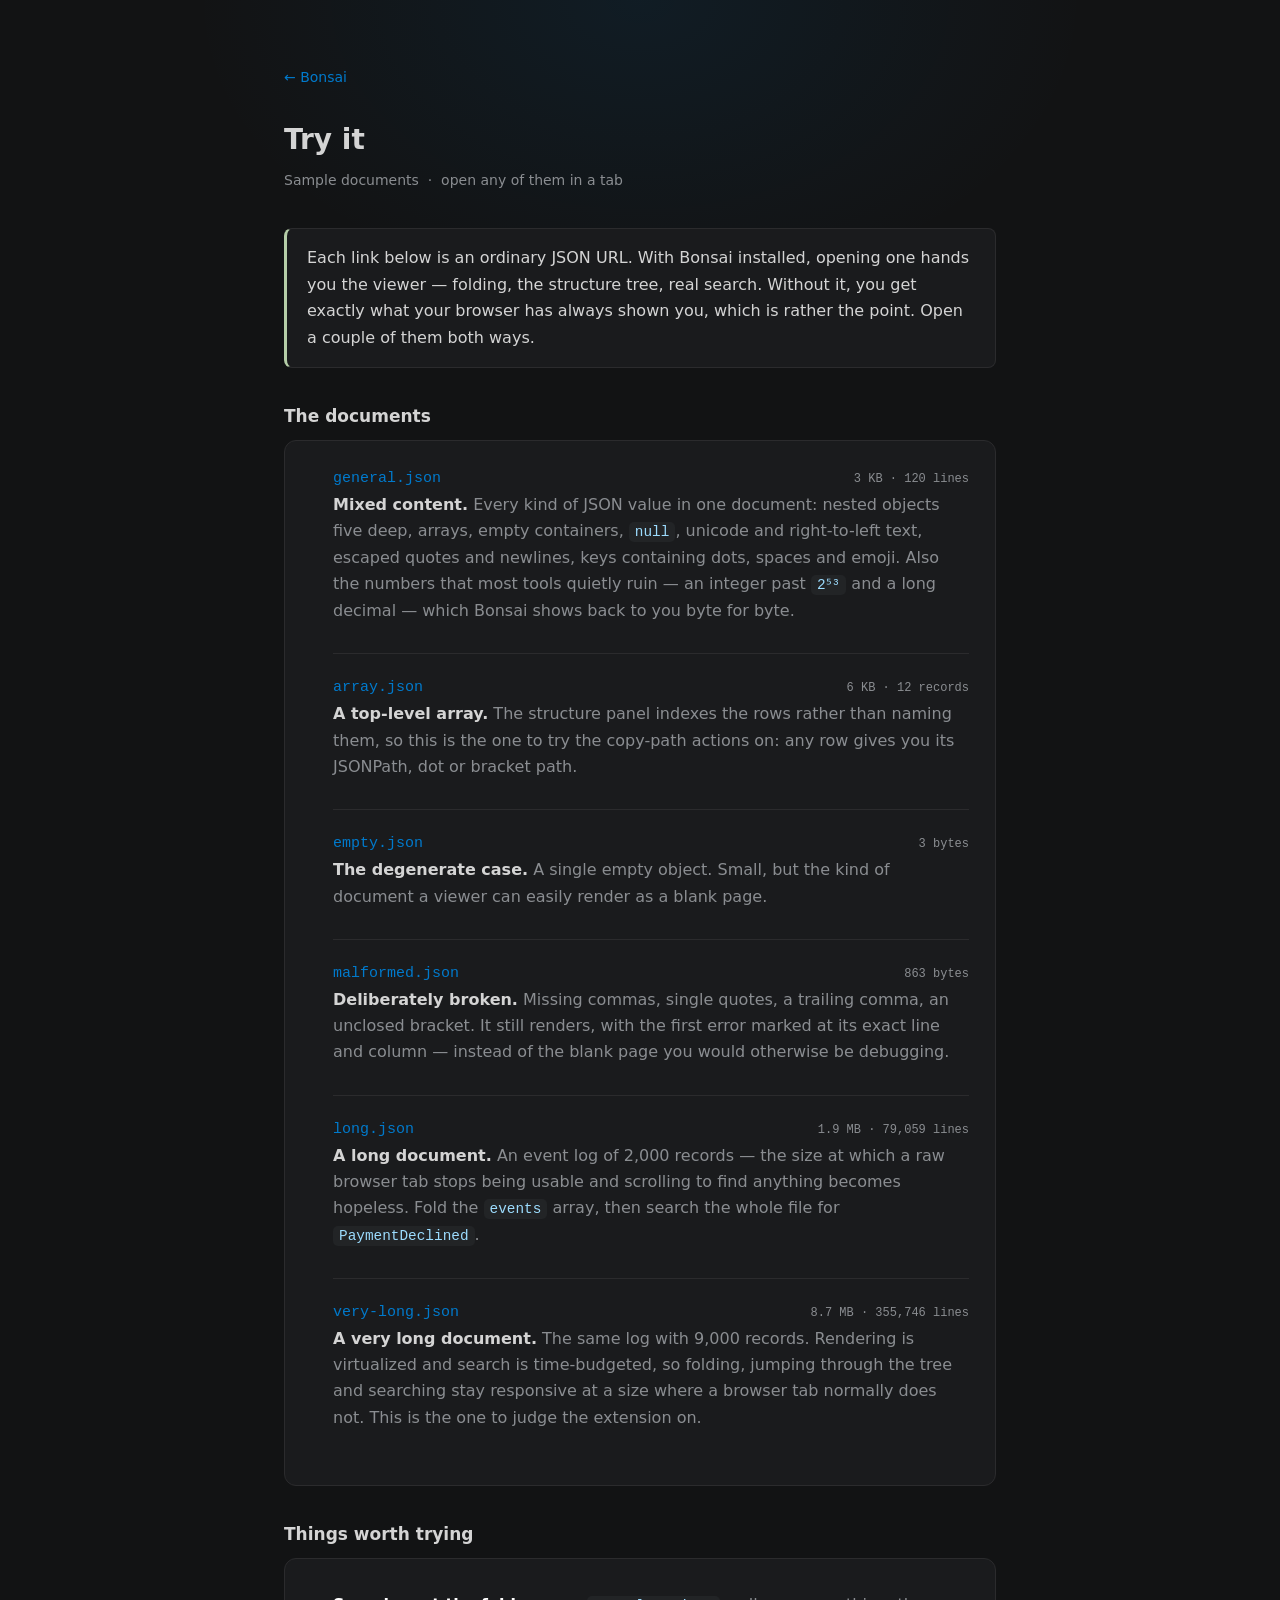
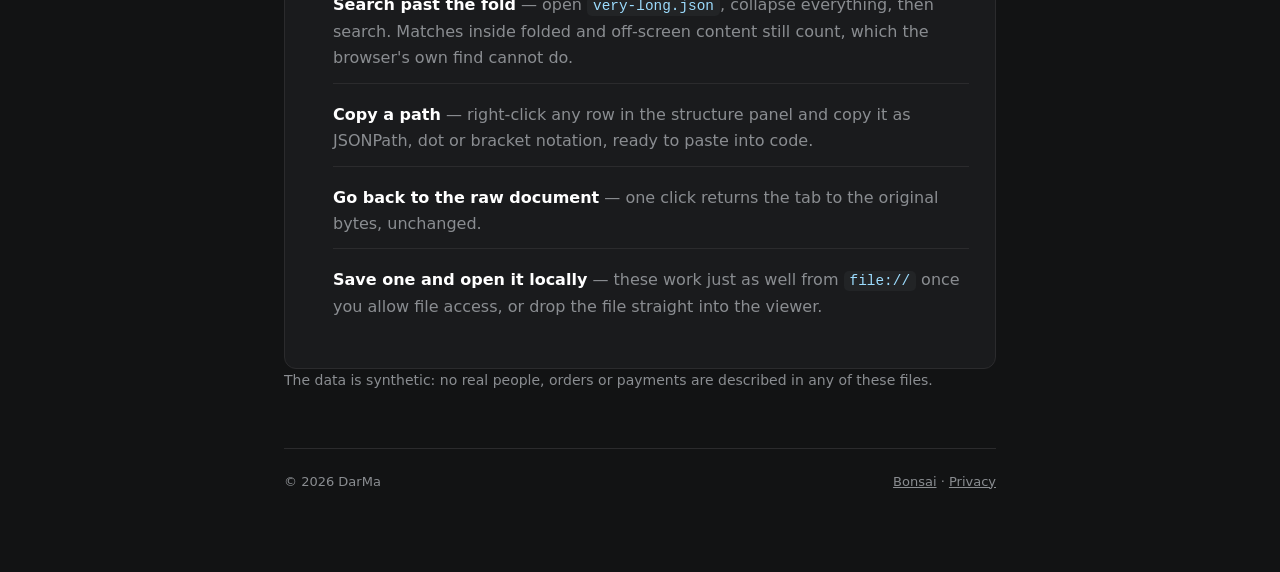
==== examples.html @ 94e45972 "Add examples page and update footer links" ====
<!doctype html>
<html lang="en">
<head>
<meta charset="utf-8">
<meta name="viewport" content="width=device-width, initial-scale=1">
<title>Try it — Bonsai JSON Tree Viewer</title>
<meta name="description" content="Sample JSON documents for trying the Bonsai JSON Tree Viewer Chrome extension — mixed content, arrays, an empty document, a malformed one, and files up to 8.7 MB.">
<link rel="icon" href="favicon.svg" type="image/svg+xml">
<link rel="stylesheet" href="style.css">
</head>
<body>
<div class="wrap doc">

  <a class="back" href="index.html">&larr; Bonsai</a>

  <h1>Try it</h1>
  <p class="date">Sample documents &nbsp;·&nbsp; open any of them in a tab</p>

  <div class="callout">
    <p>
      Each link below is an ordinary JSON URL. With Bonsai installed, opening one hands you
      the viewer — folding, the structure tree, real search. Without it, you get exactly
      what your browser has always shown you, which is rather the point. Open a couple of
      them both ways.
    </p>
  </div>

  <h2>The documents</h2>
  <div class="card">
    <ul class="examples">
      <li>
        <div class="ex-head">
          <a class="ex-name" href="examples/general.json">general.json</a>
          <span class="ex-meta">3 KB · 120 lines</span>
        </div>
        <p class="ex-desc">
          <strong>Mixed content.</strong> Every kind of JSON value in one document: nested
          objects five deep, arrays, empty containers, <code>null</code>, unicode and
          right-to-left text, escaped quotes and newlines, keys containing dots, spaces and
          emoji. Also the numbers that most tools quietly ruin — an integer past
          <code>2⁵³</code> and a long decimal — which Bonsai shows back to you byte for byte.
        </p>
      </li>
      <li>
        <div class="ex-head">
          <a class="ex-name" href="examples/array.json">array.json</a>
          <span class="ex-meta">6 KB · 12 records</span>
        </div>
        <p class="ex-desc">
          <strong>A top-level array.</strong> The structure panel indexes the rows rather
          than naming them, so this is the one to try the copy-path actions on: any row
          gives you its JSONPath, dot or bracket path.
        </p>
      </li>
      <li>
        <div class="ex-head">
          <a class="ex-name" href="examples/empty.json">empty.json</a>
          <span class="ex-meta">3 bytes</span>
        </div>
        <p class="ex-desc">
          <strong>The degenerate case.</strong> A single empty object. Small, but the kind
          of document a viewer can easily render as a blank page.
        </p>
      </li>
      <li>
        <div class="ex-head">
          <a class="ex-name" href="examples/malformed.json">malformed.json</a>
          <span class="ex-meta">863 bytes</span>
        </div>
        <p class="ex-desc">
          <strong>Deliberately broken.</strong> Missing commas, single quotes, a trailing
          comma, an unclosed bracket. It still renders, with the first error marked at its
          exact line and column — instead of the blank page you would otherwise be
          debugging.
        </p>
      </li>
      <li>
        <div class="ex-head">
          <a class="ex-name" href="examples/long.json">long.json</a>
          <span class="ex-meta">1.9 MB · 79,059 lines</span>
        </div>
        <p class="ex-desc">
          <strong>A long document.</strong> An event log of 2,000 records — the size at
          which a raw browser tab stops being usable and scrolling to find anything becomes
          hopeless. Fold the <code>events</code> array, then search the whole file for
          <code>PaymentDeclined</code>.
        </p>
      </li>
      <li>
        <div class="ex-head">
          <a class="ex-name" href="examples/very-long.json">very-long.json</a>
          <span class="ex-meta">8.7 MB · 355,746 lines</span>
        </div>
        <p class="ex-desc">
          <strong>A very long document.</strong> The same log with 9,000 records. Rendering
          is virtualized and search is time-budgeted, so folding, jumping through the tree
          and searching stay responsive at a size where a browser tab normally does not.
          This is the one to judge the extension on.
        </p>
      </li>
    </ul>
  </div>

  <h2>Things worth trying</h2>
  <div class="card">
    <ul class="features">
      <li>
        <strong>Search past the fold</strong>
        <span>— open <code>very-long.json</code>, collapse everything, then search. Matches
        inside folded and off-screen content still count, which the browser's own find
        cannot do.</span>
      </li>
      <li>
        <strong>Copy a path</strong>
        <span>— right-click any row in the structure panel and copy it as JSONPath, dot or
        bracket notation, ready to paste into code.</span>
      </li>
      <li>
        <strong>Go back to the raw document</strong>
        <span>— one click returns the tab to the original bytes, unchanged.</span>
      </li>
      <li>
        <strong>Save one and open it locally</strong>
        <span>— these work just as well from <code>file://</code> once you allow file
        access, or drop the file straight into the viewer.</span>
      </li>
    </ul>
  </div>

  <p style="color:var(--muted);font-size:14px">
    The data is synthetic: no real people, orders or payments are described in any of these
    files.
  </p>

  <footer>
    <span>© 2026 DarMa</span>
    <span><a href="index.html">Bonsai</a> &middot; <a href="privacy.html">Privacy</a></span>
  </footer>

</div>
</body>
</html>
---- style.css ----
/* Bonsai site — palette lifted verbatim from the extension's dark theme
   (src/theme/tokens.ts) so the page and the product read as one thing. */
:root {
  --bg: #121314;
  --fg: #d4d4d4;
  --panel-bg: #1a1b1d;
  --panel-border: #2b2b2d;
  --panel-hover: #222426;
  --muted: #8a8d91;
  --accent: #007acc;
  --key: #9cdcfe;
  --string: #ce9178;
  --number: #b5cea8;
  --boolean: #569cd6;
  --mono: ui-monospace, SFMono-Regular, 'SF Mono', Menlo, Consolas, 'Liberation Mono', monospace;
  --ui: system-ui, -apple-system, 'Segoe UI', Roboto, sans-serif;
}

* { box-sizing: border-box; }

body {
  margin: 0;
  background: var(--bg);
  /* The options page's accent glow, anchored behind the hero. */
  background-image: radial-gradient(620px 420px at 50% 0%, rgba(0, 122, 204, 0.09), transparent 72%);
  background-repeat: no-repeat;
  color: var(--fg);
  font-family: var(--ui);
  font-size: 16px;
  line-height: 1.65;
  -webkit-font-smoothing: antialiased;
}

.wrap { max-width: 760px; margin: 0 auto; padding: 64px 24px 80px; }

/* ---------- hero ---------- */
.hero { text-align: center; margin-bottom: 56px; }
.hero-mark { width: 96px; height: 96px; display: block; margin: 0 auto 20px; }
.hero h1 {
  font-family: var(--mono);
  font-size: 40px;
  font-weight: 600;
  letter-spacing: -0.01em;
  margin: 0 0 6px;
}
.tagline {
  font-family: var(--mono);
  font-size: 12px;
  text-transform: uppercase;
  letter-spacing: 0.22em;
  color: var(--accent);
  margin: 0 0 18px;
}
.lede { color: var(--muted); font-size: 17px; max-width: 560px; margin: 0 auto; }

/* ---------- buttons ---------- */
.actions { display: flex; gap: 12px; justify-content: center; flex-wrap: wrap; margin-top: 28px; }
.btn {
  display: inline-block;
  padding: 11px 22px;
  border-radius: 9px;
  border: 1px solid var(--panel-border);
  color: var(--fg);
  text-decoration: none;
  font-size: 14px;
  transition: background-color 0.15s cubic-bezier(0.2, 0, 0, 1), border-color 0.15s;
}
.btn:hover { background: var(--panel-hover); }
.btn-primary { background: var(--accent); border-color: var(--accent); color: #fff; font-weight: 500; }
.btn-primary:hover { background: #0a89dd; border-color: #0a89dd; }
.btn[aria-disabled='true'] { opacity: 0.55; cursor: default; pointer-events: none; }

/* ---------- content ---------- */
h2 {
  font-size: 12px;
  text-transform: uppercase;
  letter-spacing: 0.08em;
  color: var(--muted);
  font-weight: 600;
  margin: 44px 0 16px;
}
.card {
  background: var(--panel-bg);
  border: 1px solid var(--panel-border);
  border-radius: 12px;
  padding: 22px 26px;
}
.features { list-style: none; padding: 0; margin: 0; }
.features li { padding: 11px 0; border-bottom: 1px solid var(--panel-border); }
.features li:last-child { border-bottom: 0; }
.features strong { color: var(--fg); font-weight: 600; }
.features span { color: var(--muted); }

/* ---------- document pages (privacy, examples) ---------- */
.doc h1 { font-size: 28px; margin: 0 0 6px; font-family: var(--ui); font-weight: 600; }
.doc .date { color: var(--muted); font-size: 14px; margin: 0 0 36px; }
.doc h2 {
  font-size: 17px;
  text-transform: none;
  letter-spacing: normal;
  color: var(--fg);
  margin: 34px 0 10px;
}
.doc p { margin: 0 0 14px; }
.doc ul { padding-left: 22px; margin: 0 0 14px; }
.doc li { margin-bottom: 7px; }
.doc strong { color: #fff; }
.callout {
  background: var(--panel-bg);
  border: 1px solid var(--panel-border);
  border-left: 3px solid var(--number);
  border-radius: 8px;
  padding: 16px 20px;
  margin: 0 0 28px;
}
.callout p { margin: 0; }
code {
  font-family: var(--mono);
  font-size: 0.9em;
  background: var(--panel-hover);
  padding: 2px 6px;
  border-radius: 5px;
  color: var(--key);
}

/* ---------- examples page ---------- */
.examples { list-style: none; padding: 0; margin: 0; }
.examples li { padding: 15px 0; border-bottom: 1px solid var(--panel-border); }
.examples li:first-child { padding-top: 4px; }
.examples li:last-child { padding-bottom: 4px; border-bottom: 0; }
.ex-head {
  display: flex;
  align-items: baseline;
  justify-content: space-between;
  gap: 4px 16px;
  flex-wrap: wrap;
}
.ex-name { font-family: var(--mono); font-size: 15px; text-decoration: none; }
.ex-name:hover { text-decoration: underline; }
/* Sizes and counts read as data, not prose — same face as the filename. */
.ex-meta { font-family: var(--mono); font-size: 12px; color: var(--muted); white-space: nowrap; }
.ex-desc { margin: 7px 0 0; color: var(--muted); }
.ex-desc strong { color: var(--fg); font-weight: 600; }

/* ---------- misc ---------- */
a { color: var(--accent); }
a:hover { color: #3aa0e0; }
.back { display: inline-block; margin-bottom: 28px; font-size: 14px; text-decoration: none; }
.back:hover { text-decoration: underline; }
footer {
  margin-top: 56px;
  padding-top: 22px;
  border-top: 1px solid var(--panel-border);
  color: var(--muted);
  font-size: 13px;
  display: flex;
  gap: 8px 18px;
  flex-wrap: wrap;
  justify-content: space-between;
}
footer a { color: var(--muted); }
footer a:hover { color: var(--fg); }

@media (max-width: 560px) {
  .wrap { padding: 44px 18px 60px; }
  .hero h1 { font-size: 32px; }
}
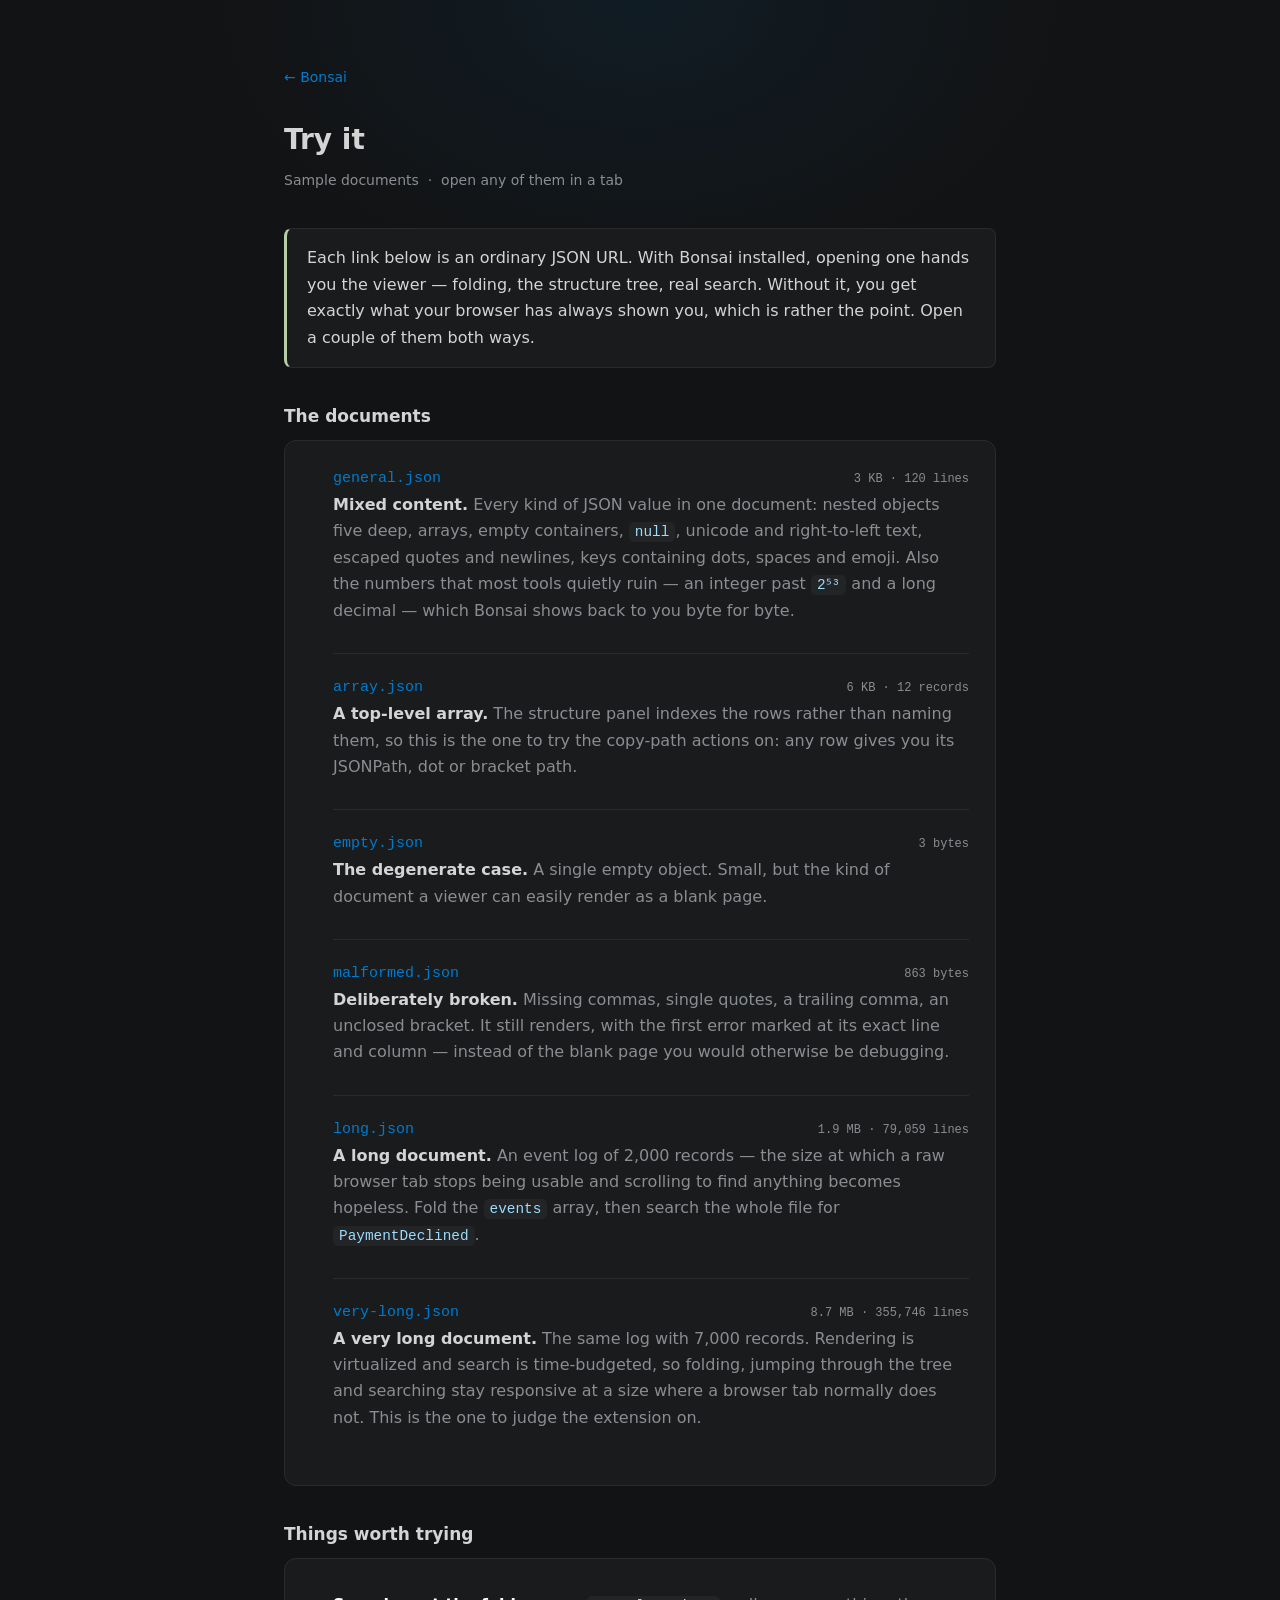
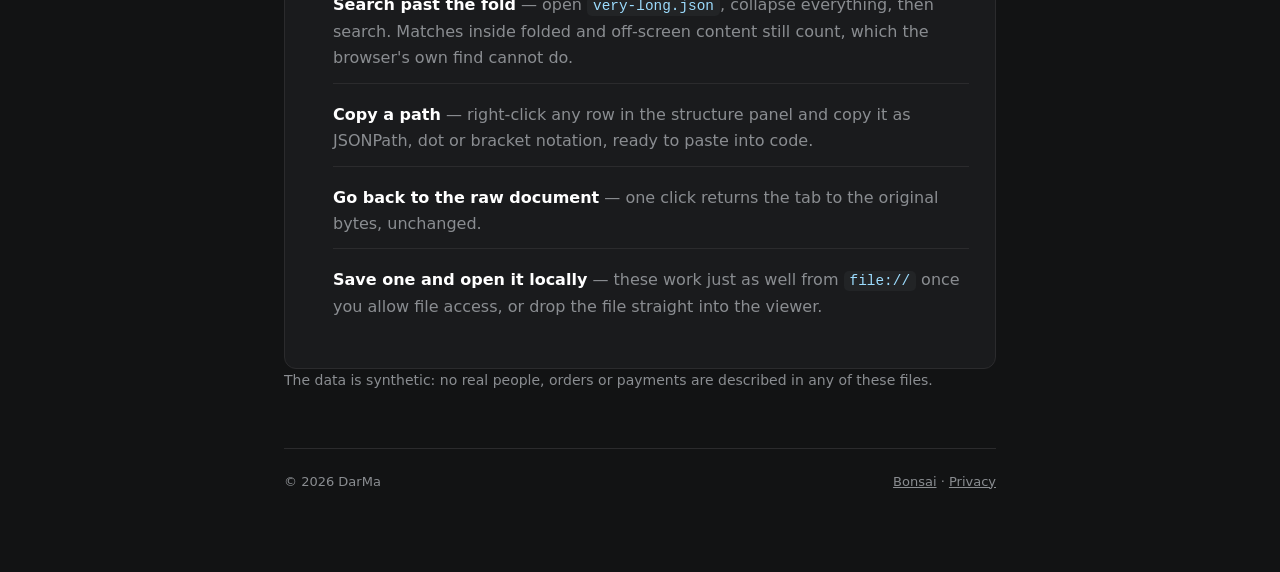
==== commit aae8083a: "Update examples" ====
--- a/examples.html
+++ b/examples.html
@@ -92,7 +92,7 @@
           <span class="ex-meta">8.7 MB · 355,746 lines</span>
         </div>
         <p class="ex-desc">
-          <strong>A very long document.</strong> The same log with 9,000 records. Rendering
+          <strong>A very long document.</strong> The same log with 7,000 records. Rendering
           is virtualized and search is time-budgeted, so folding, jumping through the tree
           and searching stay responsive at a size where a browser tab normally does not.
           This is the one to judge the extension on.
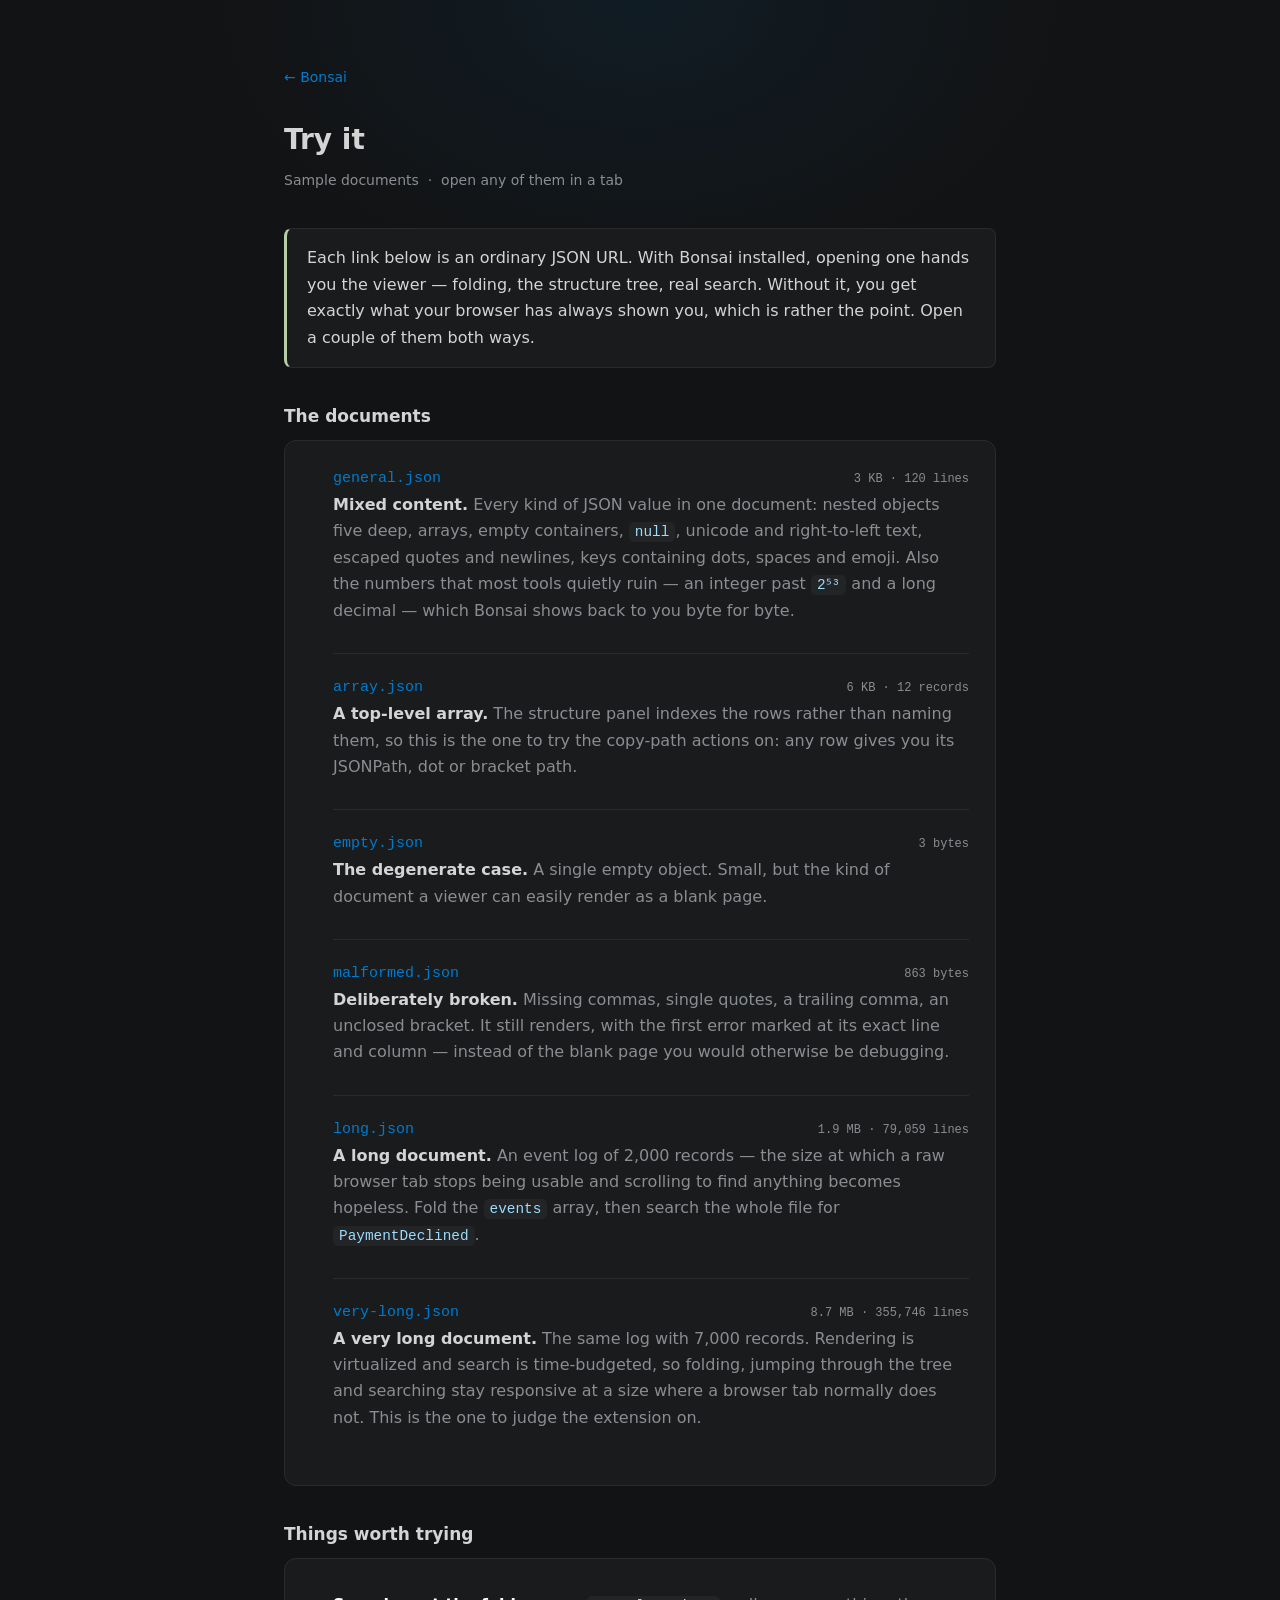
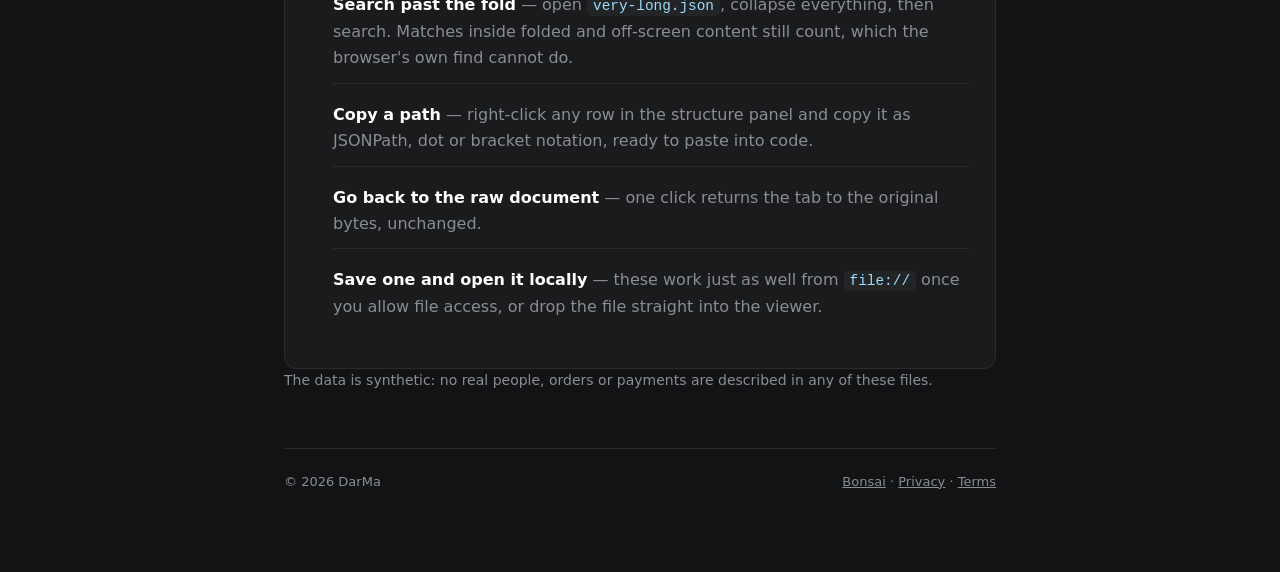
==== commit 54cfa67b: "docs: add terms of use page Bonsai ships closed-source but granted users nothing explicit — at best " ====
--- a/examples.html
+++ b/examples.html
@@ -134,7 +134,7 @@
 
   <footer>
     <span>© 2026 DarMa</span>
-    <span><a href="index.html">Bonsai</a> &middot; <a href="privacy.html">Privacy</a></span>
+    <span><a href="index.html">Bonsai</a> &middot; <a href="privacy.html">Privacy</a> &middot; <a href="terms.html">Terms</a></span>
   </footer>
 
 </div>
--- a/style.css
+++ b/style.css
@@ -65,10 +65,78 @@
   font-size: 14px;
   transition: background-color 0.15s cubic-bezier(0.2, 0, 0, 1), border-color 0.15s;
 }
+/* The site-wide `a:hover` rule (0,1,1) outranks `.btn`'s own colour (0,1,0),
+   so every interactive state has to restate the text colour or the label
+   turns blue — invisible on the primary button's blue fill. */
+.btn:hover, .btn:active { color: var(--fg); }
 .btn:hover { background: var(--panel-hover); }
+.btn:active { background: var(--panel-border); }
 .btn-primary { background: var(--accent); border-color: var(--accent); color: #fff; font-weight: 500; }
+.btn-primary:hover, .btn-primary:active { color: #fff; }
 .btn-primary:hover { background: #0a89dd; border-color: #0a89dd; }
+.btn-primary:active { background: #0a6ba8; border-color: #0a6ba8; }
 .btn[aria-disabled='true'] { opacity: 0.55; cursor: default; pointer-events: none; }
+
+/* ---------- hero screenshot ---------- */
+.hero-shot {
+  margin: 40px 0 0;
+  border: 1px solid var(--panel-border);
+  border-radius: 12px;
+  overflow: hidden;
+  box-shadow: 0 24px 60px -30px rgba(0, 0, 0, 0.6);
+}
+.hero-shot img { display: block; width: 100%; height: auto; }
+
+/* ---------- feature grid ---------- */
+.feature-grid { display: grid; grid-template-columns: 1fr 1fr; gap: 14px; }
+.feature-card {
+  background: var(--panel-bg);
+  border: 1px solid var(--panel-border);
+  border-radius: 12px;
+  padding: 20px 22px;
+}
+.f-icon {
+  display: flex;
+  align-items: center;
+  justify-content: center;
+  width: 28px;
+  height: 28px;
+  border-radius: 8px;
+  margin-bottom: 12px;
+  font-size: 15px;
+  line-height: 1;
+}
+.f-icon.f-key { background: var(--key); }
+.f-icon.f-string { background: var(--string); }
+.f-icon.f-number { background: var(--number); }
+.f-icon.f-bool { background: var(--boolean); }
+.f-icon.f-accent { background: var(--accent); }
+.feature-card h3 { margin: 0 0 6px; font-size: 14.5px; font-weight: 600; color: var(--fg); }
+.feature-card p { margin: 0; color: var(--muted); font-size: 13.5px; line-height: 1.6; }
+
+/* ---------- keyboard shortcuts ---------- */
+.shortcuts { display: flex; flex-direction: column; gap: 13px; }
+.shortcut { display: flex; align-items: center; gap: 12px; flex-wrap: wrap; }
+.shortcut .keys { display: inline-flex; align-items: center; gap: 4px; flex: 0 0 auto; }
+.shortcut .desc { color: var(--muted); font-size: 13.5px; }
+.shortcut em {
+  font-style: normal;
+  color: var(--muted);
+  font-size: 11px;
+  text-transform: uppercase;
+  letter-spacing: 0.04em;
+  margin: 0 1px;
+}
+kbd {
+  font-family: var(--mono);
+  font-size: 11px;
+  color: var(--fg);
+  background: var(--panel-hover);
+  border: 1px solid var(--panel-border);
+  border-bottom-width: 2px;
+  border-radius: 5px;
+  padding: 2px 6px;
+}
 
 /* ---------- content ---------- */
 h2 {
@@ -164,4 +232,5 @@
 @media (max-width: 560px) {
   .wrap { padding: 44px 18px 60px; }
   .hero h1 { font-size: 32px; }
-}
+  .feature-grid { grid-template-columns: 1fr; }
+}
